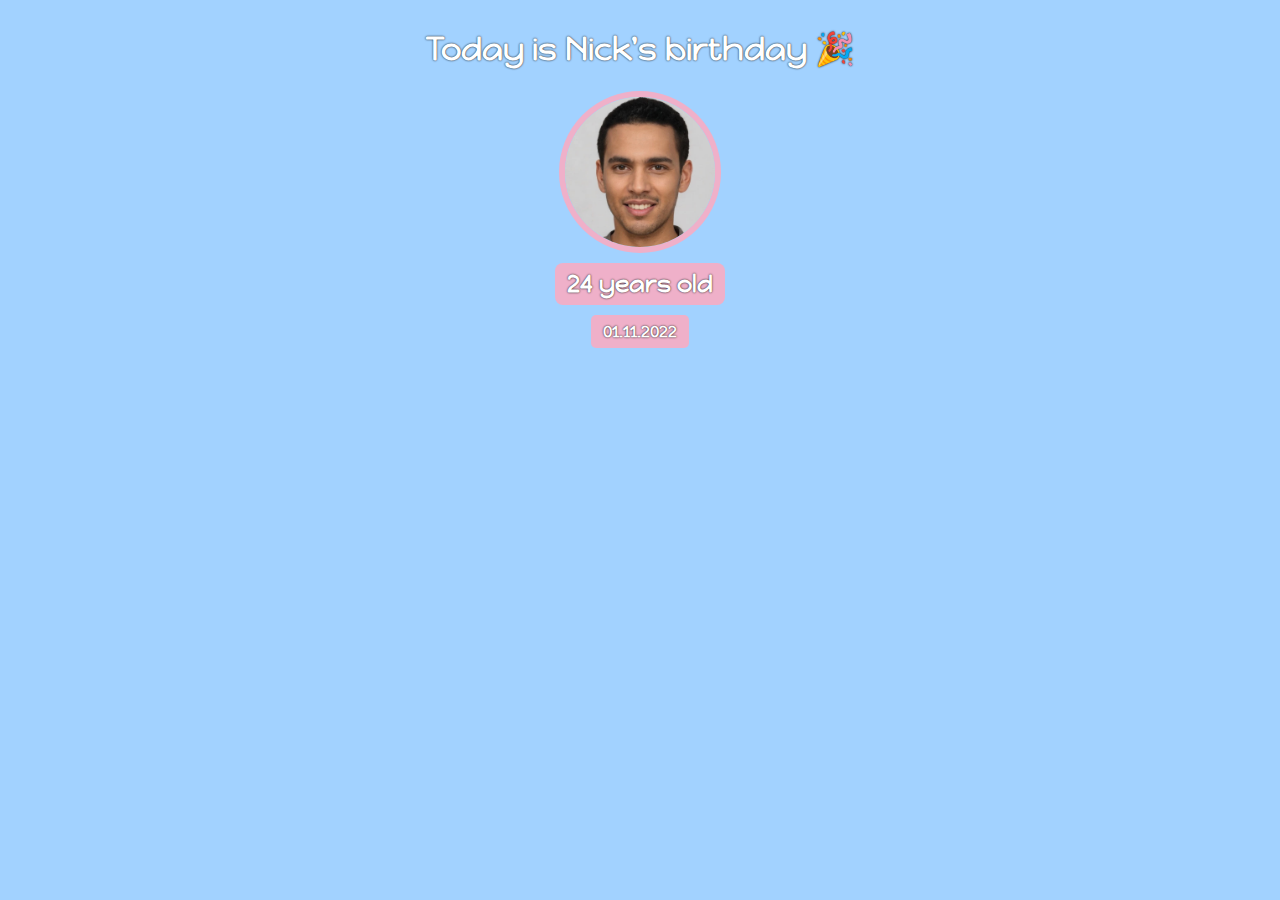
==== birthday-gift-site/index.html @ a85e9b2f "Ajustes com flexbox e designs" ====
<!DOCTYPE html>
<html lang="en">
<head>
    <meta charset="UTF-8">
    <meta name="viewport" content="width=device-width, initial-scale=1.0">
    <link rel="stylesheet" href="styles.css">
    <title>Document</title>
</head>
<body>
    <div id="header">
        <h1>Today is Nick's birthday 🎉</h1>
        <img src="images/nick.jpg" alt="picture of nick" id="nick">
        <h2 id="bday-age">24 years old</h2>
        <h4 id="bday-date">01.11.2022</h4>
    </div>
</body>
</html>
---- birthday-gift-site/styles.css ----
@import url('https://fonts.googleapis.com/css2?family=Happy+Monkey&family=Orbitron&family=Passion+One&family=Sriracha&display=swap');



body{
    text-align: center;
    font-family: 'Happy Monkey', cursive;
    background: #a2d2ff;
    color: #ffff;
    text-shadow: 0 0 2px rgb(0, 0, 0);
}

#header{
    display: flex;
    flex-direction: column;
    align-items: center;
}

#bday-age{
    background: #EFB0C9;
    border-radius: 8px;
    padding: 6px 12px;
    margin: 10px 0px;

}
#bday-date{
    margin: 0;
    background: #EFB0C9;
    border-radius: 5px;
    padding: 6px 12px;
}

#nick{
    width: 150px;
    border: 6px solid #EFB0C9;
    border-radius: 50%;
}
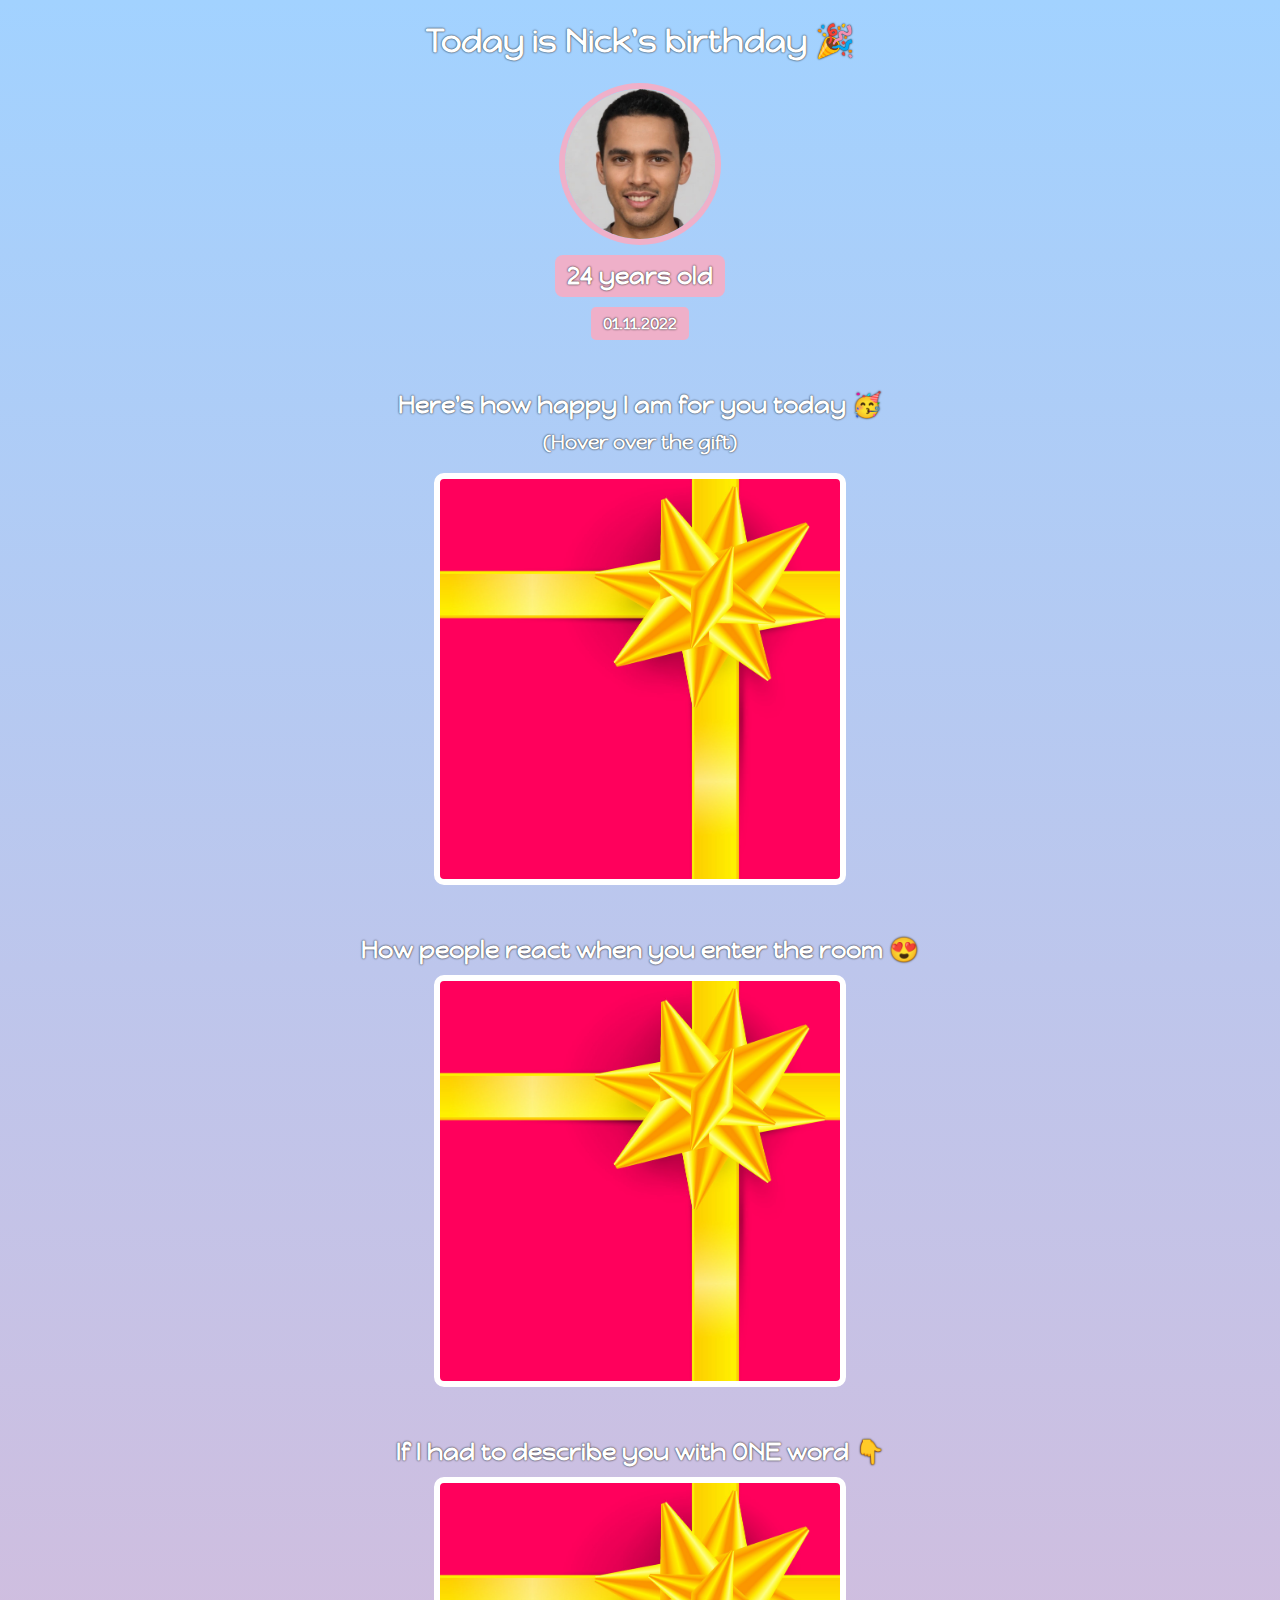
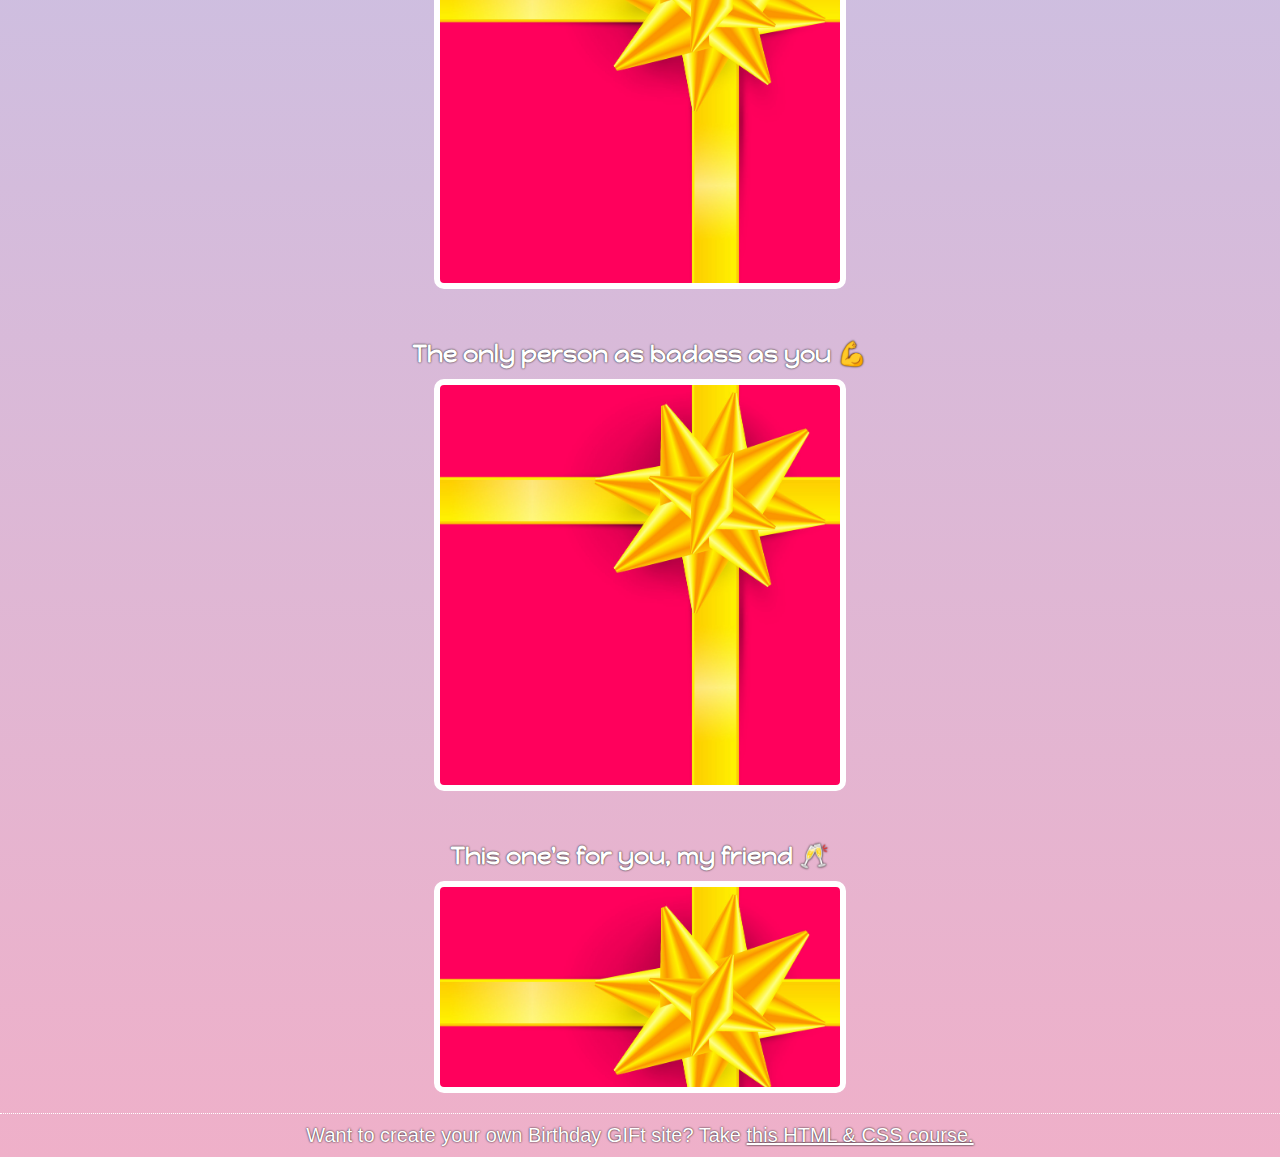
==== commit d497b27b: "Projeto Finalizado" ====
--- a/birthday-gift-site/index.html
+++ b/birthday-gift-site/index.html
@@ -11,7 +11,30 @@
         <h1>Today is Nick's birthday 🎉</h1>
         <img src="images/nick.jpg" alt="picture of nick" id="nick">
         <h2 id="bday-age">24 years old</h2>
-        <h4 id="bday-date">01.11.2022</h4>
+        <h4 id="bday-date">01.11.2022</h4>        
     </div>
+    <div class="gift-section">
+        <h2 class="gift-title">Here's how happy I am for you today 🥳</h2>
+        <h3 class="gift-hint">(Hover over the gift)</h3>
+        <div class="gift-img" id="gift-img-happy"></div>
+    </div>
+    <div class="gift-section">
+        <h2 class="gift-title">How people react when you enter the room 😍</h2>
+        <div class="gift-img" id="gift-img-hot"></div>
+    </div>
+    <div class="gift-section">
+        <h2 class="gift-title">If I had to describe you with ONE word 👇</h2>
+        <div class="gift-img" id="gift-img-genius"></div>
+    </div>
+    <div class="gift-section">
+        <h2 class="gift-title">The only person as badass as you 💪</h2>
+        <div class="gift-img" id="gift-img-badass"></div>
+    </div>
+    
+     <div class="gift-section">
+        <h2 class="gift-title">This one's for you, my friend 🥂</h2>
+        <div class="gift-img" id="gift-img-cheers"></div>
+    </div>
+    <p id="footer">Want to create your own Birthday GIFt site? Take <a href="https://scrimba.com/learn/htmlandcss" target="_blank">this HTML & CSS course.</a></p>
 </body>
 </html>--- a/birthday-gift-site/styles.css
+++ b/birthday-gift-site/styles.css
@@ -3,9 +3,10 @@
 
 
 body{
+    margin: 0;
     text-align: center;
     font-family: 'Happy Monkey', cursive;
-    background: #a2d2ff;
+    background: linear-gradient(#a2d2ff,#EFB0C9);
     color: #ffff;
     text-shadow: 0 0 2px rgb(0, 0, 0);
 }
@@ -34,4 +35,65 @@
     width: 150px;
     border: 6px solid #EFB0C9;
     border-radius: 50%;
-}+}
+
+.gift-section{
+    margin-top: 50px;
+}
+
+.gift-title{
+    margin-bottom: 10px;
+}
+
+.gift-hint{
+    margin-top: 0;
+}
+
+.gift-img{
+    width: 400px;
+    height: 400px;
+    border: 6px solid white;
+    border-radius: 10px;
+    margin: 0 auto;
+    background: url(images/gift-cover.jpg);
+    background-size: cover;
+}
+
+#gift-img-happy:hover{
+    background: url(images/happy.gif);
+    background-size: cover;
+}
+#gift-img-hot:hover{
+    background: url(images/hot.gif);
+    background-size: cover;
+}
+#gift-img-genius:hover{
+    background: url(images/genius.gif);
+    background-size: cover;
+}
+#gift-img-badass:hover{
+    background: url(images/badass.gif);
+    background-size: cover;
+}
+#gift-img-cheers{
+    height: 200px;
+}
+
+#gift-img-cheers:hover{
+    height: 200px;
+    background: url(images/cheers.gif);
+    background-size: cover;
+}
+
+#footer{
+    font-size: 20px;
+    font-family: sans-serif;
+    border-top: 1px dotted white;
+    padding: 10px;
+    margin-top: 20px;
+    margin-bottom: 0;
+}
+#footer a{
+    color: white;
+}
+
